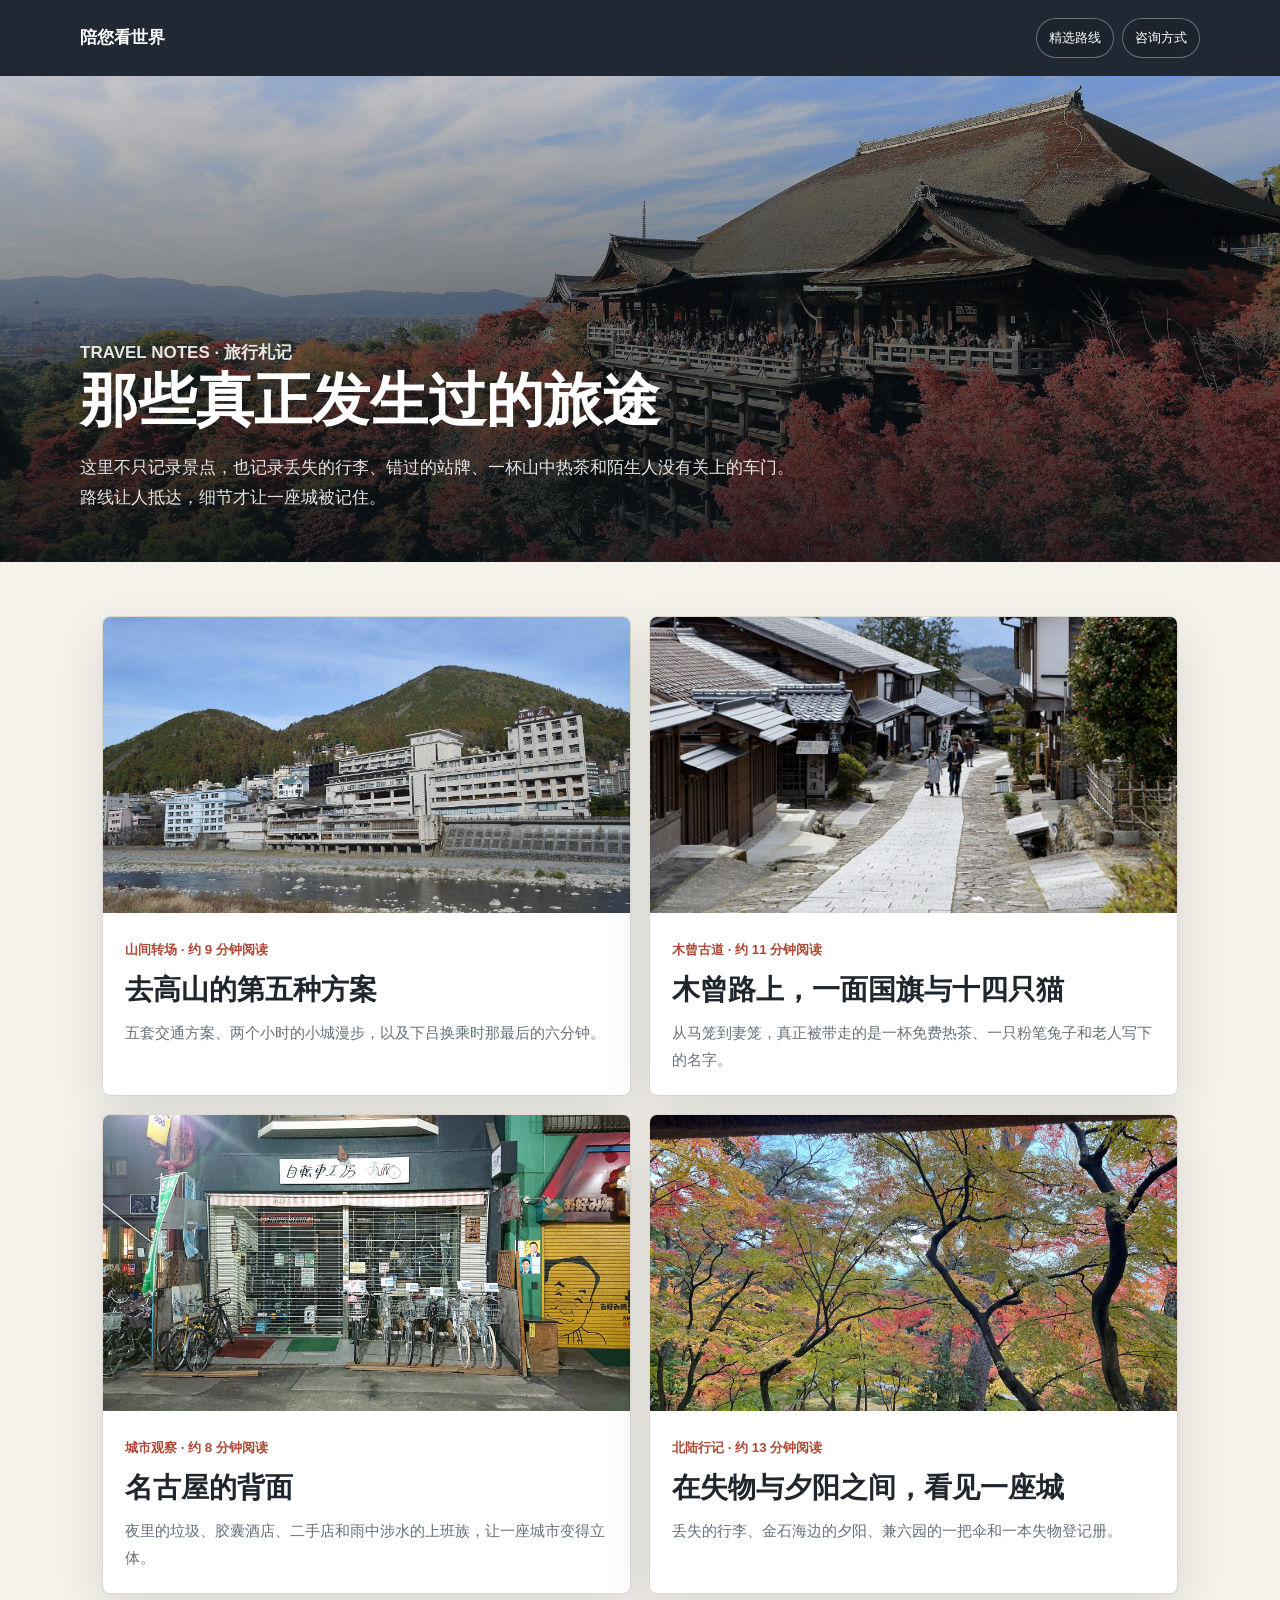
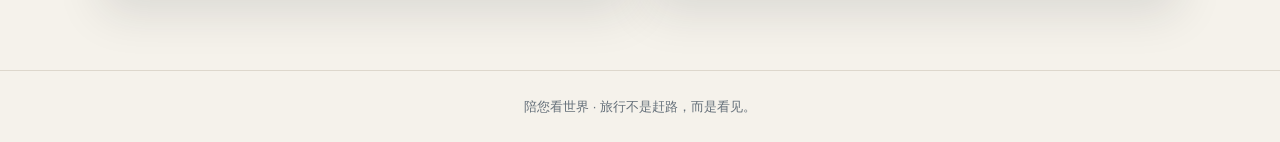
==== articles/index.html @ a82f491b "Publish travel essays and article archive" ====
<!doctype html>
<html lang="zh-CN">
<head>
  <meta charset="utf-8">
  <meta name="viewport" content="width=device-width, initial-scale=1">
  <meta name="description" content="陪您看世界旅行札记：从城市背面、古道徒步到公共交通转场，记录旅途中真正发生的事。">
  <title>旅行札记｜陪您看世界</title>
  <link rel="stylesheet" href="article.css">
</head>
<body class="archive-page">
  <nav class="site-nav" aria-label="网站导航">
    <div class="site-nav-inner">
      <a class="brand" href="../index.html">陪您看世界</a>
      <div class="nav-links">
        <a href="../index.html#route">精选路线</a>
        <a href="../index.html#contact">咨询方式</a>
      </div>
    </div>
  </nav>

  <header class="archive-hero">
    <div>
      <p class="kicker">TRAVEL NOTES · 旅行札记</p>
      <h1>那些真正发生过的旅途</h1>
      <p>这里不只记录景点，也记录丢失的行李、错过的站牌、一杯山中热茶和陌生人没有关上的车门。路线让人抵达，细节才让一座城被记住。</p>
    </div>
  </header>

  <main class="archive-main">
    <div class="archive-grid">
      <article class="archive-card">
        <a href="road-to-takayama.html">
          <img src="../routebook_assets/gero_onsen.jpg" alt="群山与飞驒川之间的下吕温泉" loading="lazy">
          <div class="archive-card-content">
            <small>山间转场 · 约 9 分钟阅读</small>
            <h2>去高山的第五种方案</h2>
            <p>五套交通方案、两个小时的小城漫步，以及下吕换乘时那最后的六分钟。</p>
          </div>
        </a>
      </article>

      <article class="archive-card">
        <a href="magome-tsumago.html">
          <img src="../article_assets/magome-nakasendo.png" alt="马笼宿的中山道老街" loading="lazy">
          <div class="archive-card-content">
            <small>木曾古道 · 约 11 分钟阅读</small>
            <h2>木曾路上，一面国旗与十四只猫</h2>
            <p>从马笼到妻笼，真正被带走的是一杯免费热茶、一只粉笔兔子和老人写下的名字。</p>
          </div>
        </a>
      </article>

      <article class="archive-card">
        <a href="nagoya.html">
          <img src="../routebook_assets/nagoya_endoji.jpg" alt="名古屋圆顿寺商店街" loading="lazy">
          <div class="archive-card-content">
            <small>城市观察 · 约 8 分钟阅读</small>
            <h2>名古屋的背面</h2>
            <p>夜里的垃圾、胶囊酒店、二手店和雨中涉水的上班族，让一座城市变得立体。</p>
          </div>
        </a>
      </article>

      <article class="archive-card">
        <a href="kanazawa.html">
          <img src="../article_assets/kanazawa-hero.jpg" alt="深秋时节的金泽兼六园" loading="lazy">
          <div class="archive-card-content">
            <small>北陆行记 · 约 13 分钟阅读</small>
            <h2>在失物与夕阳之间，看见一座城</h2>
            <p>丢失的行李、金石海边的夕阳、兼六园的一把伞和一本失物登记册。</p>
          </div>
        </a>
      </article>
    </div>
  </main>

  <footer class="archive-footer">陪您看世界 · 旅行不是赶路，而是看见。</footer>
</body>
</html>
---- articles/article.css ----
:root {
  --ink: #20262d;
  --muted: #65707a;
  --paper: #f5f2eb;
  --panel: #ffffff;
  --line: #ddd7cc;
  --cedar: #2f5f4a;
  --river: #2c7280;
  --vermilion: #ad4934;
  --night: #202833;
  --shadow: 0 18px 48px rgba(28, 34, 40, .12);
}

* { box-sizing: border-box; }

html { scroll-behavior: smooth; }

body {
  margin: 0;
  color: var(--ink);
  background: var(--paper);
  font-family: -apple-system, BlinkMacSystemFont, "PingFang SC", "Microsoft YaHei", "Noto Sans CJK SC", Arial, sans-serif;
  line-height: 1.8;
}

a { color: inherit; }

img {
  display: block;
  max-width: 100%;
}

.site-nav {
  position: absolute;
  inset: 0 0 auto;
  z-index: 2;
  padding: 18px 22px;
  color: #fff;
}

.site-nav-inner {
  width: min(1120px, 100%);
  margin: 0 auto;
  display: flex;
  align-items: center;
  justify-content: space-between;
  gap: 18px;
}

.brand {
  color: #fff;
  font-size: 17px;
  font-weight: 700;
  text-decoration: none;
}

.nav-links {
  display: flex;
  align-items: center;
  gap: 8px;
}

.nav-links a {
  min-height: 40px;
  display: inline-flex;
  align-items: center;
  padding: 7px 12px;
  border: 1px solid rgba(255, 255, 255, .34);
  border-radius: 999px;
  background: rgba(15, 22, 28, .2);
  color: #fff;
  font-size: 13px;
  text-decoration: none;
  backdrop-filter: blur(8px);
}

.story-hero {
  min-height: 78vh;
  display: grid;
  align-items: end;
  color: #fff;
  background-image:
    linear-gradient(180deg, rgba(10, 15, 20, .12), rgba(10, 15, 20, .84)),
    var(--hero-image);
  background-position: var(--hero-position, center);
  background-size: cover;
  padding: 124px 22px 58px;
}

.story-hero-inner {
  width: min(980px, 100%);
  margin: 0 auto;
}

.kicker {
  margin: 0 0 14px;
  color: rgba(255, 255, 255, .86);
  font-size: 14px;
  font-weight: 700;
}

.story-hero h1 {
  max-width: 880px;
  margin: 0;
  font-family: "Songti SC", "STSong", "Noto Serif CJK SC", serif;
  font-size: 64px;
  font-weight: 700;
  letter-spacing: 0;
  line-height: 1.12;
  text-wrap: balance;
}

.dek {
  max-width: 760px;
  margin: 20px 0 0;
  color: rgba(255, 255, 255, .9);
  font-size: 18px;
}

.story-shell {
  width: min(920px, calc(100% - 36px));
  margin: -24px auto 64px;
  position: relative;
  z-index: 1;
  background: var(--panel);
  border: 1px solid var(--line);
  box-shadow: var(--shadow);
}

.story-meta {
  display: flex;
  flex-wrap: wrap;
  gap: 8px 18px;
  padding: 22px 28px;
  border-bottom: 1px solid var(--line);
  color: var(--muted);
  font-size: 13px;
}

.story-body {
  width: min(700px, calc(100% - 48px));
  margin: 0 auto;
  padding: 58px 0 64px;
  font-family: "Songti SC", "STSong", "Noto Serif CJK SC", serif;
  font-size: 18px;
  line-height: 2;
}

.story-body p {
  margin: 0 0 1.45em;
}

.story-body .lead {
  color: #27333a;
  font-size: 21px;
  line-height: 1.9;
}

.story-body .section-break {
  margin-top: 3em;
}

.story-body .short {
  font-size: 21px;
  font-weight: 700;
}

.pullquote {
  margin: 2.6em 0;
  padding: 4px 0 4px 24px;
  border-left: 4px solid var(--vermilion);
  color: #34424a;
  font-size: 22px;
  line-height: 1.7;
}

.story-body figure {
  width: min(980px, calc(100vw - 36px));
  margin: 3em 50%;
  transform: translateX(-50%);
}

.story-body figure img {
  width: 100%;
  max-height: 640px;
  object-fit: cover;
  background: var(--line);
}

.story-body figcaption {
  margin-top: 10px;
  color: var(--muted);
  font-family: -apple-system, BlinkMacSystemFont, "PingFang SC", "Microsoft YaHei", sans-serif;
  font-size: 13px;
  line-height: 1.6;
}

.route-strip {
  width: min(980px, calc(100vw - 36px));
  margin: 2.8em 50%;
  transform: translateX(-50%);
  display: grid;
  grid-template-columns: repeat(5, minmax(0, 1fr));
  border: 1px solid var(--line);
  background: #fbfaf7;
}

.route-stop {
  min-height: 118px;
  padding: 18px;
  border-right: 1px solid var(--line);
  font-family: -apple-system, BlinkMacSystemFont, "PingFang SC", "Microsoft YaHei", sans-serif;
}

.route-stop:last-child { border-right: 0; }

.route-stop b,
.route-stop span {
  display: block;
}

.route-stop b {
  margin-bottom: 6px;
  color: var(--cedar);
  font-size: 15px;
}

.route-stop span {
  color: var(--muted);
  font-size: 13px;
  line-height: 1.55;
}

.story-footer {
  border-top: 1px solid var(--line);
  padding: 28px;
}

.story-note {
  margin: 0 0 20px;
  color: var(--muted);
  font-size: 12px;
}

.story-nav {
  display: grid;
  grid-template-columns: repeat(2, minmax(0, 1fr));
  gap: 12px;
}

.story-nav a {
  min-height: 92px;
  display: flex;
  flex-direction: column;
  justify-content: center;
  padding: 16px;
  border: 1px solid var(--line);
  border-radius: 8px;
  text-decoration: none;
}

.story-nav small {
  color: var(--muted);
  font-size: 12px;
}

.story-nav strong {
  margin-top: 3px;
  line-height: 1.45;
}

.archive-page {
  min-height: 100vh;
  color: var(--ink);
  background: var(--paper);
}

.archive-page .site-nav {
  position: relative;
  color: var(--ink);
  background: var(--night);
}

.archive-hero {
  min-height: 54vh;
  display: grid;
  align-items: end;
  padding: 68px 22px 48px;
  color: #fff;
  background:
    linear-gradient(180deg, rgba(10, 15, 20, .2), rgba(10, 15, 20, .82)),
    url("../routebook_assets/kyoto_higashiyama.jpg") center 42% / cover;
}

.archive-hero > div,
.archive-main {
  width: min(1120px, 100%);
  margin: 0 auto;
}

.archive-hero h1 {
  max-width: 780px;
  margin: 0;
  font-family: "Songti SC", "STSong", "Noto Serif CJK SC", serif;
  font-size: 58px;
  line-height: 1.15;
  letter-spacing: 0;
}

.archive-hero p {
  max-width: 720px;
  margin: 18px 0 0;
  color: rgba(255, 255, 255, .88);
  font-size: 17px;
}

.archive-main {
  padding: 54px 22px 76px;
}

.archive-grid {
  display: grid;
  grid-template-columns: repeat(2, minmax(0, 1fr));
  gap: 18px;
}

.archive-card {
  overflow: hidden;
  border: 1px solid var(--line);
  border-radius: 8px;
  background: var(--panel);
  box-shadow: var(--shadow);
}

.archive-card > a {
  display: block;
  height: 100%;
  text-decoration: none;
}

.archive-card img {
  width: 100%;
  aspect-ratio: 16 / 9;
  object-fit: cover;
  background: var(--line);
}

.archive-card-content {
  padding: 22px;
}

.archive-card-content small {
  color: var(--vermilion);
  font-weight: 700;
}

.archive-card h2 {
  margin: 7px 0 10px;
  font-family: "Songti SC", "STSong", "Noto Serif CJK SC", serif;
  font-size: 28px;
  line-height: 1.35;
  letter-spacing: 0;
}

.archive-card p {
  margin: 0;
  color: var(--muted);
  font-size: 15px;
}

.archive-footer {
  padding: 24px 22px;
  border-top: 1px solid var(--line);
  color: var(--muted);
  text-align: center;
  font-size: 13px;
}

@media (max-width: 760px) {
  .site-nav { padding: 14px 16px; }

  .site-nav-inner { align-items: flex-start; }

  .nav-links { flex-wrap: wrap; justify-content: flex-end; }

  .nav-links a { min-height: 36px; padding: 6px 9px; font-size: 12px; }

  .story-hero { min-height: 72vh; padding: 112px 18px 42px; }

  .story-hero h1 { font-size: 40px; }

  .dek { font-size: 16px; }

  .story-shell { width: calc(100% - 20px); margin-top: -14px; }

  .story-meta { padding: 18px; }

  .story-body { width: calc(100% - 36px); padding: 42px 0 48px; font-size: 17px; }

  .story-body .lead,
  .story-body .short { font-size: 19px; }

  .pullquote { font-size: 20px; }

  .route-strip { grid-template-columns: 1fr; }

  .route-stop { min-height: auto; border-right: 0; border-bottom: 1px solid var(--line); }

  .route-stop:last-child { border-bottom: 0; }

  .story-nav,
  .archive-grid { grid-template-columns: 1fr; }

  .archive-hero { min-height: 48vh; padding: 52px 18px 38px; }

  .archive-hero h1 { font-size: 40px; }

  .archive-main { padding: 36px 12px 56px; }
}

@media (prefers-reduced-motion: reduce) {
  html { scroll-behavior: auto; }
}
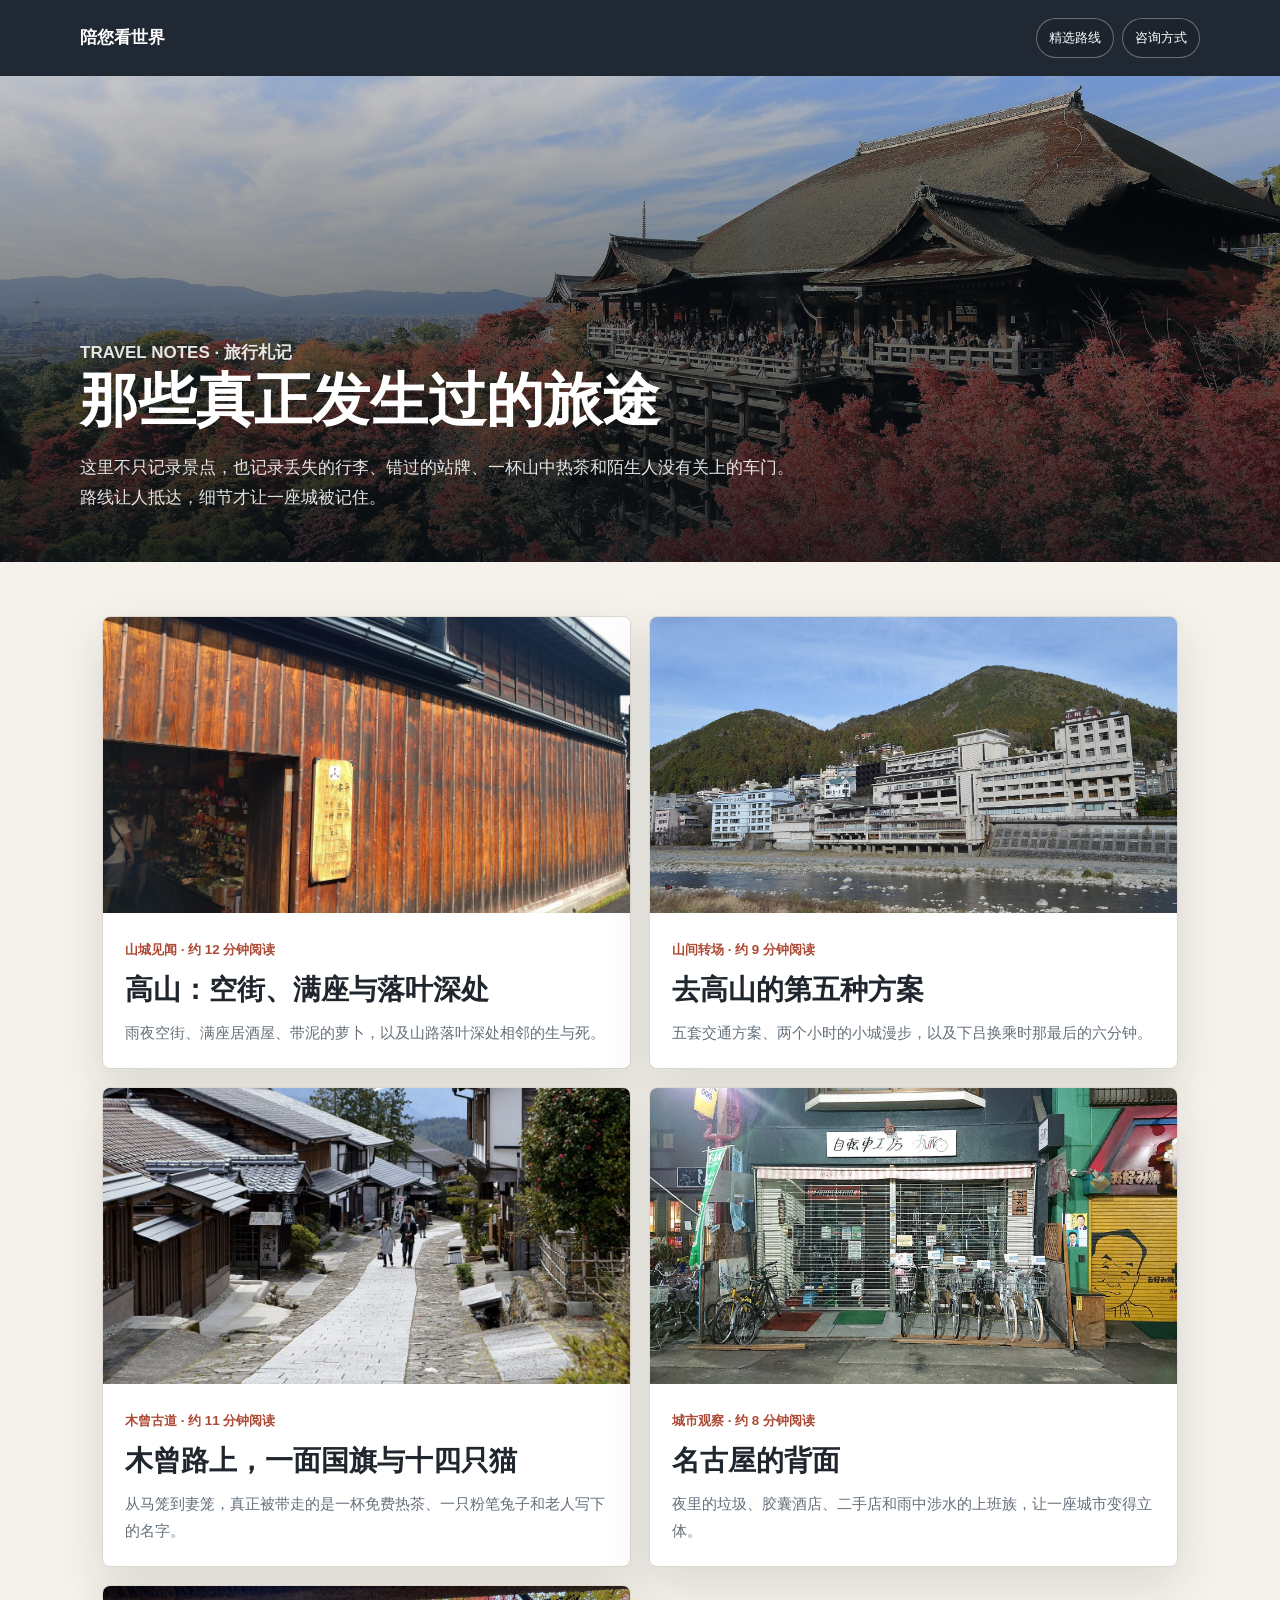
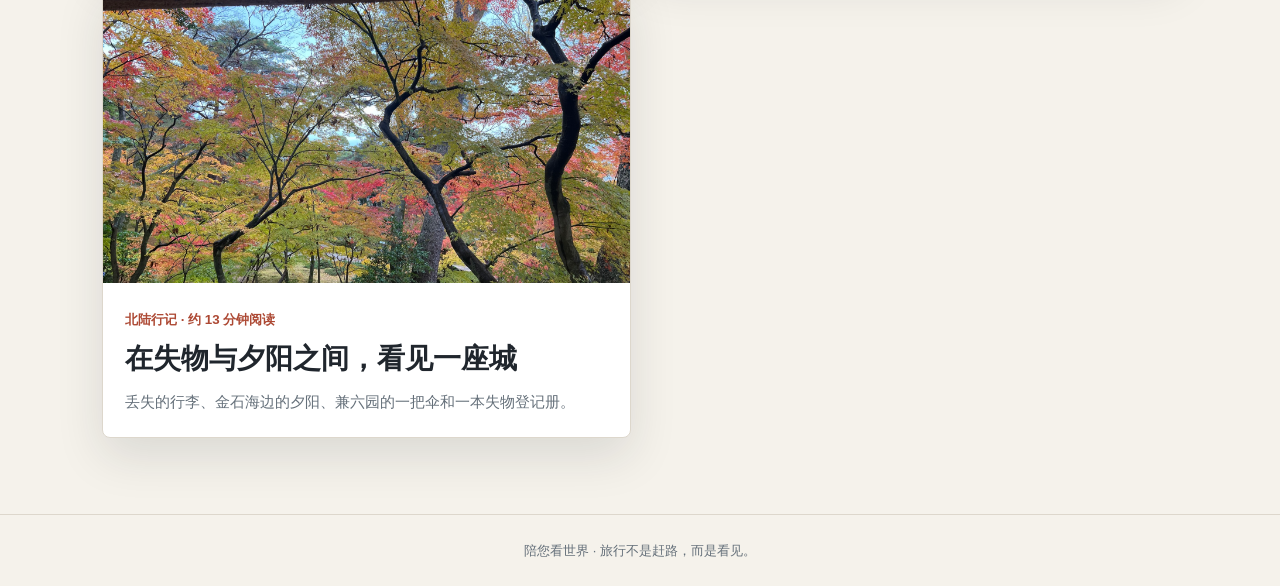
==== commit 2bff47dd: "Add Takayama travel essay" ====
--- a/articles/index.html
+++ b/articles/index.html
@@ -28,6 +28,17 @@
 
   <main class="archive-main">
     <div class="archive-grid">
+      <article class="archive-card">
+        <a href="takayama.html">
+          <img src="../routebook_assets/takayama_oldtown.jpg" alt="飞驒高山古街的木造町屋" loading="lazy">
+          <div class="archive-card-content">
+            <small>山城见闻 · 约 12 分钟阅读</small>
+            <h2>高山：空街、满座与落叶深处</h2>
+            <p>雨夜空街、满座居酒屋、带泥的萝卜，以及山路落叶深处相邻的生与死。</p>
+          </div>
+        </a>
+      </article>
+
       <article class="archive-card">
         <a href="road-to-takayama.html">
           <img src="../routebook_assets/gero_onsen.jpg" alt="群山与飞驒川之间的下吕温泉" loading="lazy">
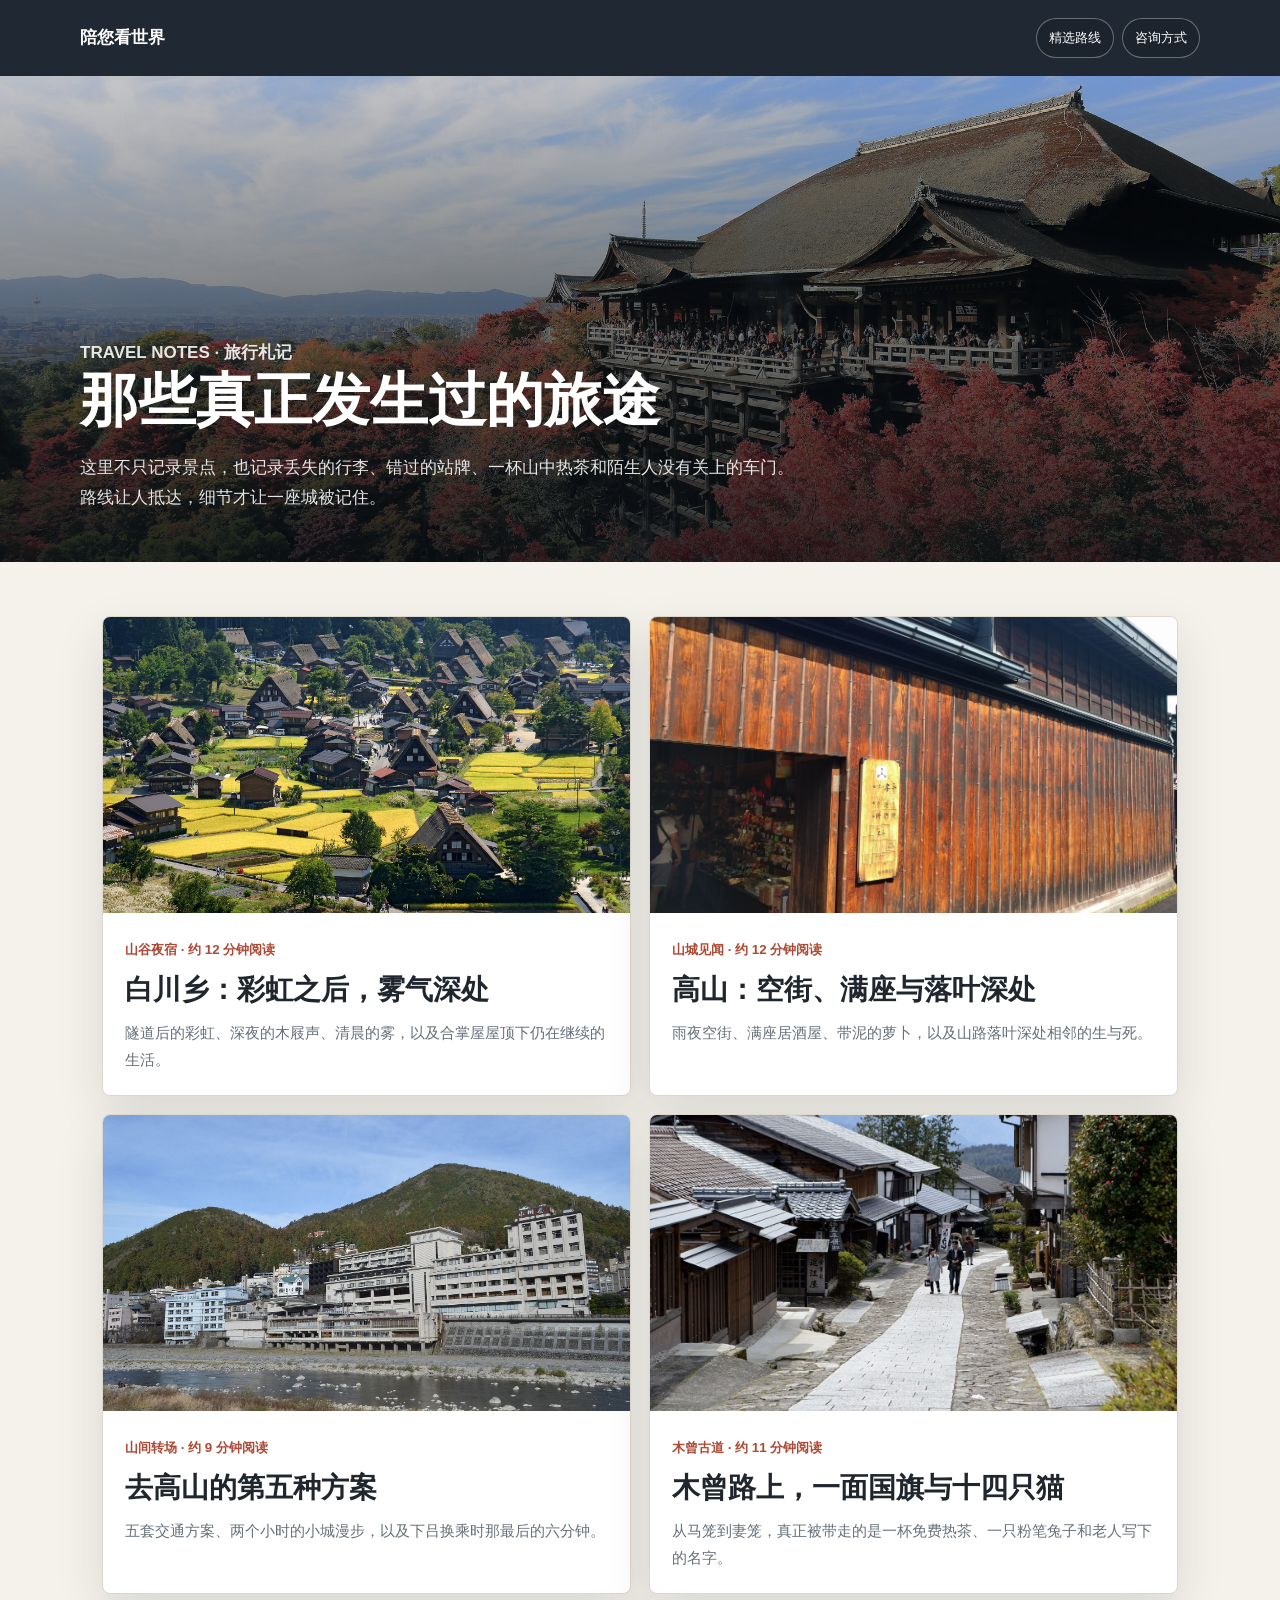
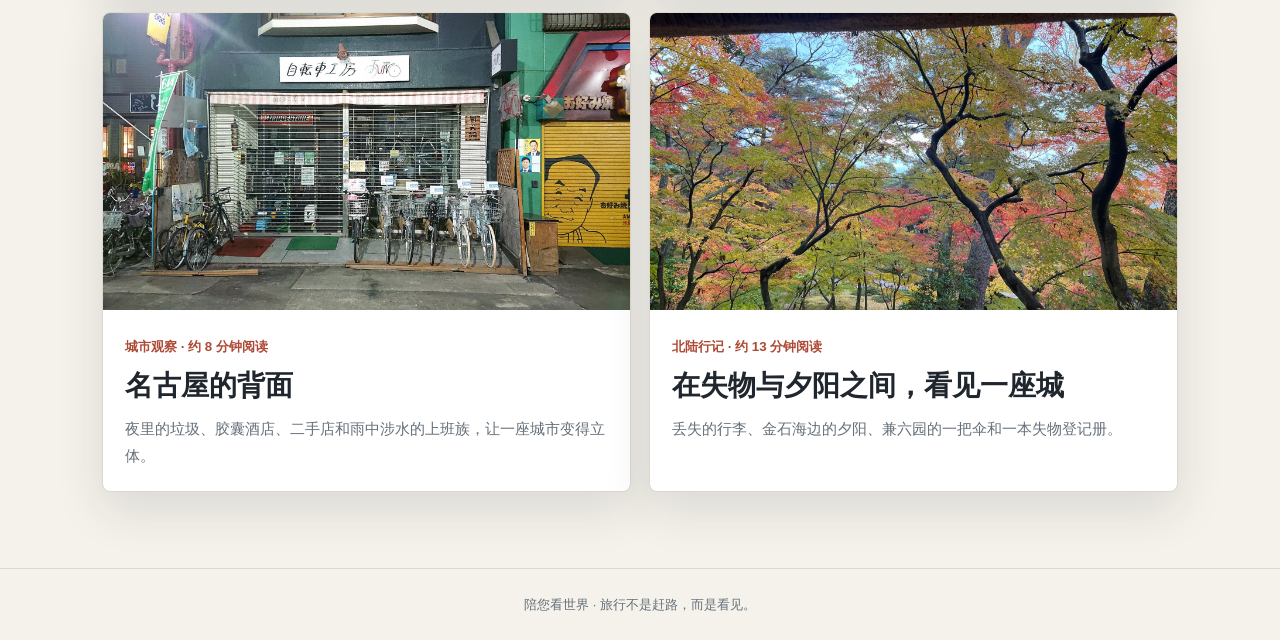
==== commit 80ab5c37: "Add Shirakawa-go travel essay" ====
--- a/articles/index.html
+++ b/articles/index.html
@@ -28,6 +28,17 @@
 
   <main class="archive-main">
     <div class="archive-grid">
+      <article class="archive-card">
+        <a href="shirakawa-go.html">
+          <img src="../routebook_assets/shirakawa_gassho.jpg" alt="山谷与稻田之间的白川乡合掌造村落" loading="lazy">
+          <div class="archive-card-content">
+            <small>山谷夜宿 · 约 12 分钟阅读</small>
+            <h2>白川乡：彩虹之后，雾气深处</h2>
+            <p>隧道后的彩虹、深夜的木屐声、清晨的雾，以及合掌屋屋顶下仍在继续的生活。</p>
+          </div>
+        </a>
+      </article>
+
       <article class="archive-card">
         <a href="takayama.html">
           <img src="../routebook_assets/takayama_oldtown.jpg" alt="飞驒高山古街的木造町屋" loading="lazy">
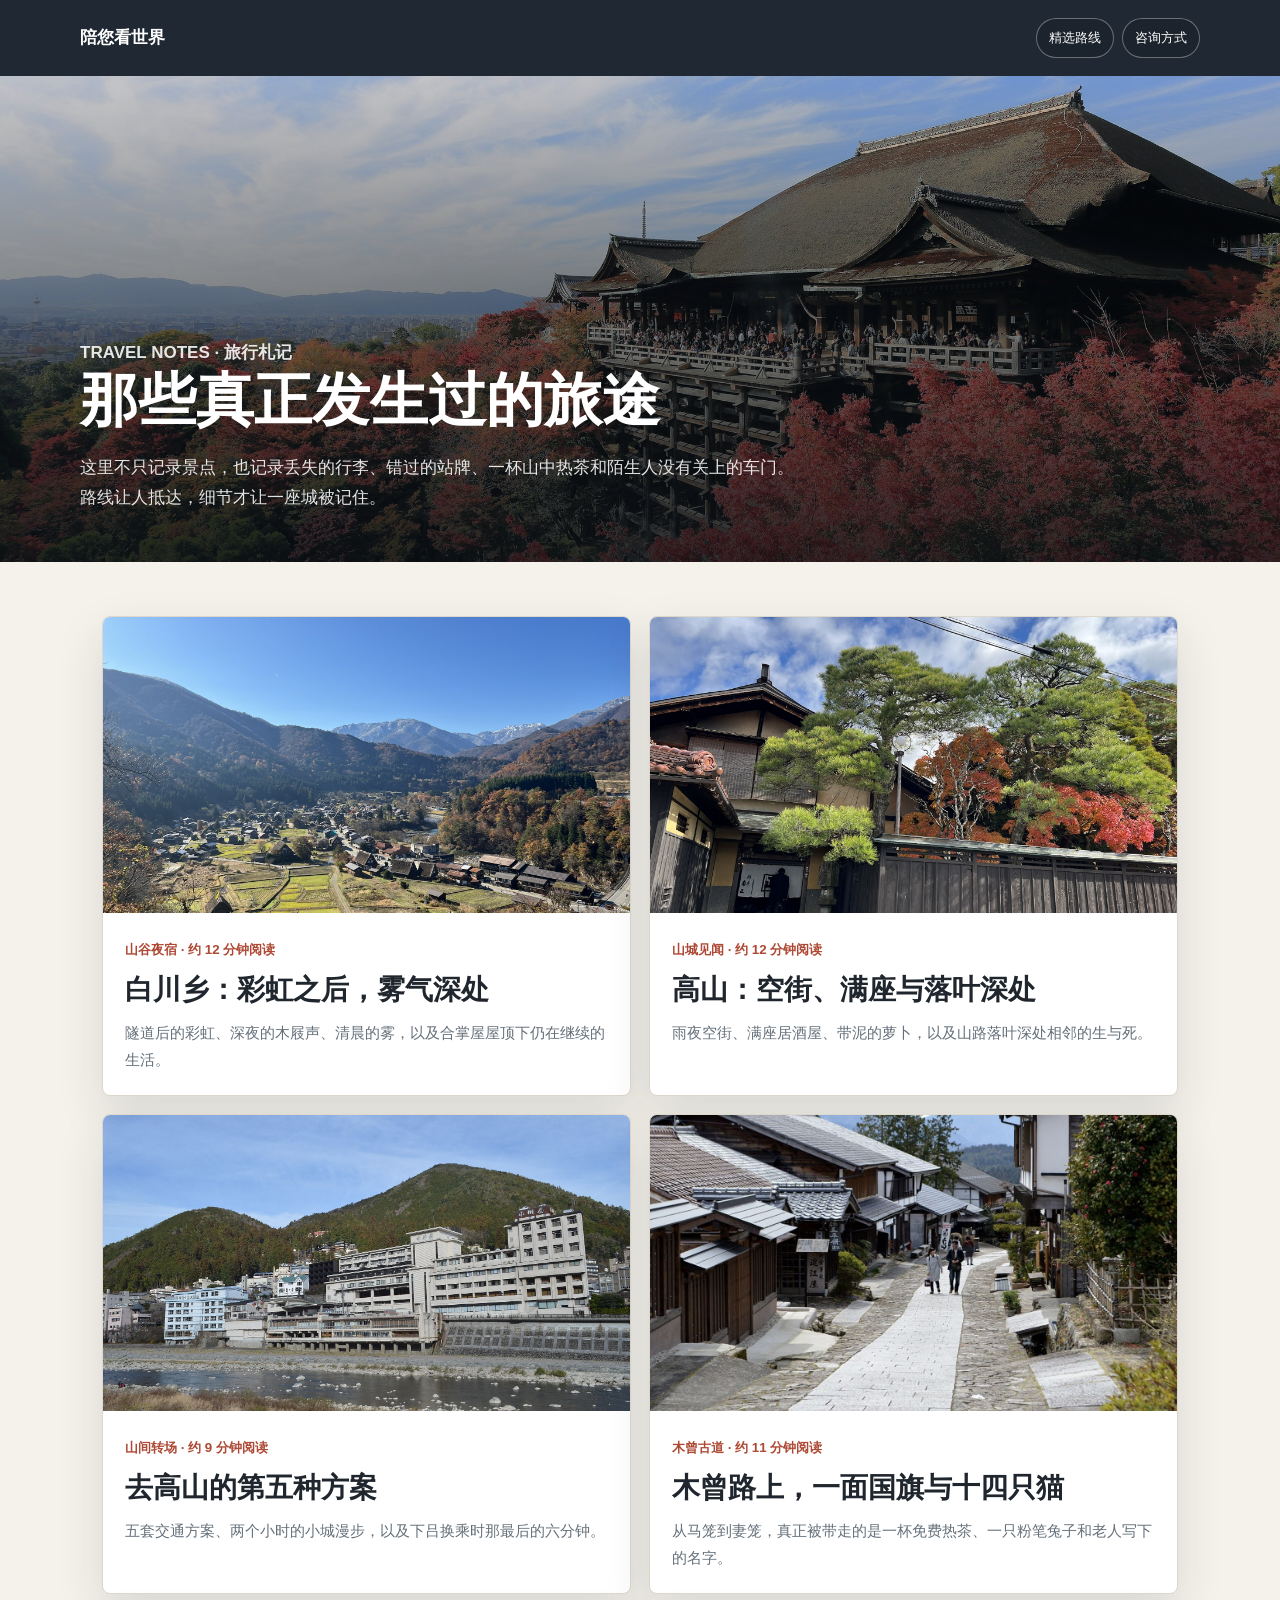
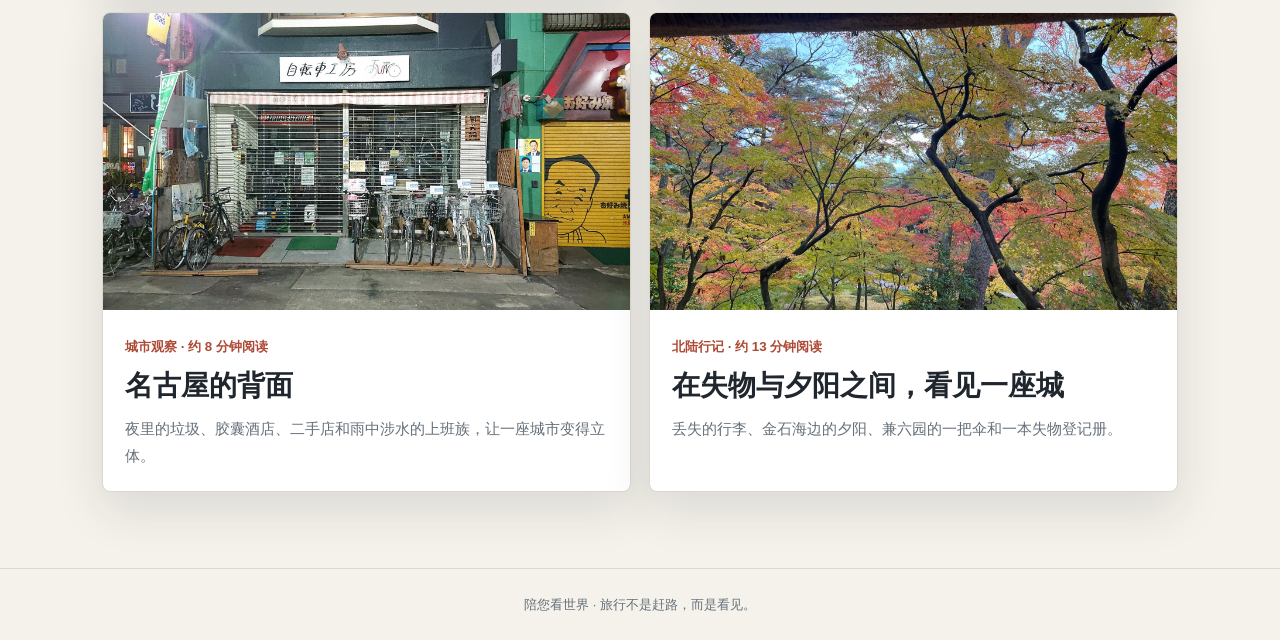
==== commit b795c06e: "Use personal photos in Takayama and Shirakawa-go essays" ====
--- a/articles/index.html
+++ b/articles/index.html
@@ -30,7 +30,7 @@
     <div class="archive-grid">
       <article class="archive-card">
         <a href="shirakawa-go.html">
-          <img src="../routebook_assets/shirakawa_gassho.jpg" alt="山谷与稻田之间的白川乡合掌造村落" loading="lazy">
+          <img src="../article_assets/shirakawa-overview.jpg" alt="从展望台俯瞰白川乡山谷与合掌造村落" loading="lazy">
           <div class="archive-card-content">
             <small>山谷夜宿 · 约 12 分钟阅读</small>
             <h2>白川乡：彩虹之后，雾气深处</h2>
@@ -41,7 +41,7 @@
 
       <article class="archive-card">
         <a href="takayama.html">
-          <img src="../routebook_assets/takayama_oldtown.jpg" alt="飞驒高山古街的木造町屋" loading="lazy">
+          <img src="../article_assets/takayama-autumn-house.jpg" alt="红叶与松树环绕的飞驒高山旧屋" loading="lazy">
           <div class="archive-card-content">
             <small>山城见闻 · 约 12 分钟阅读</small>
             <h2>高山：空街、满座与落叶深处</h2>
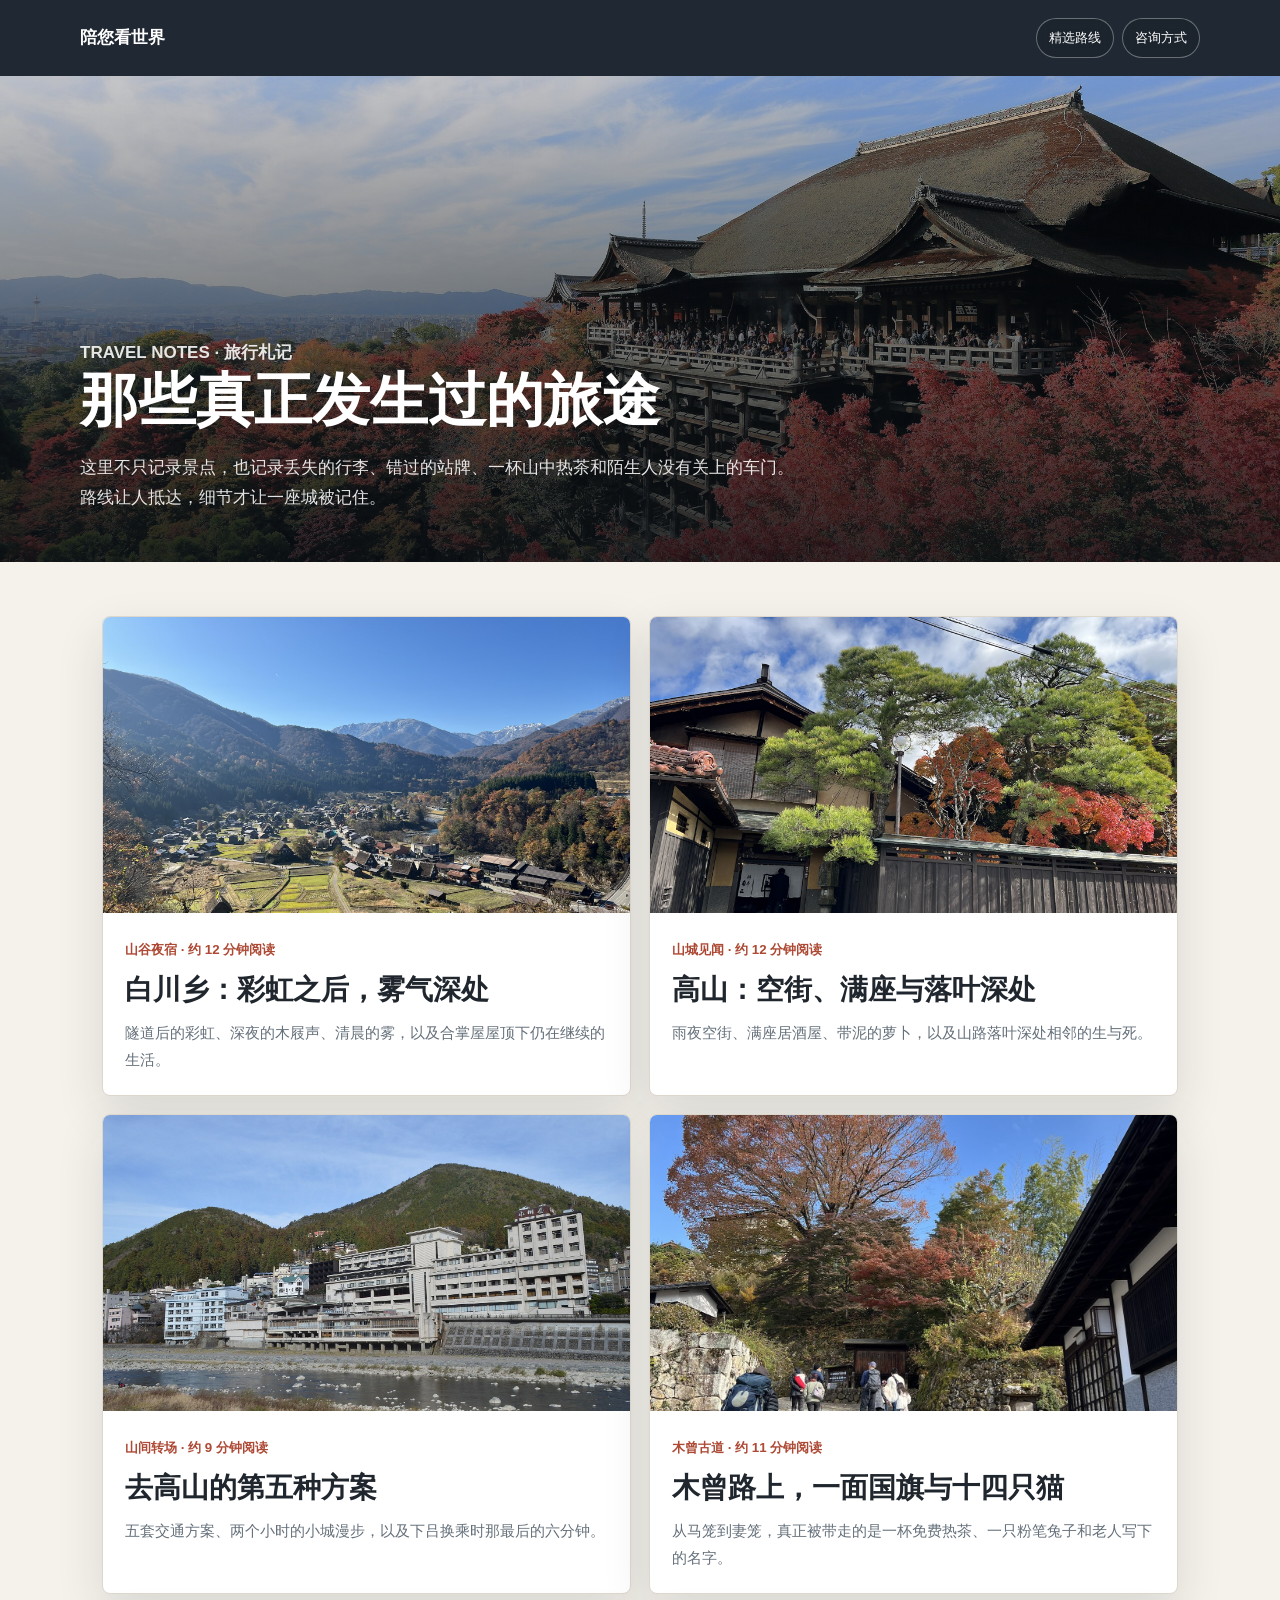
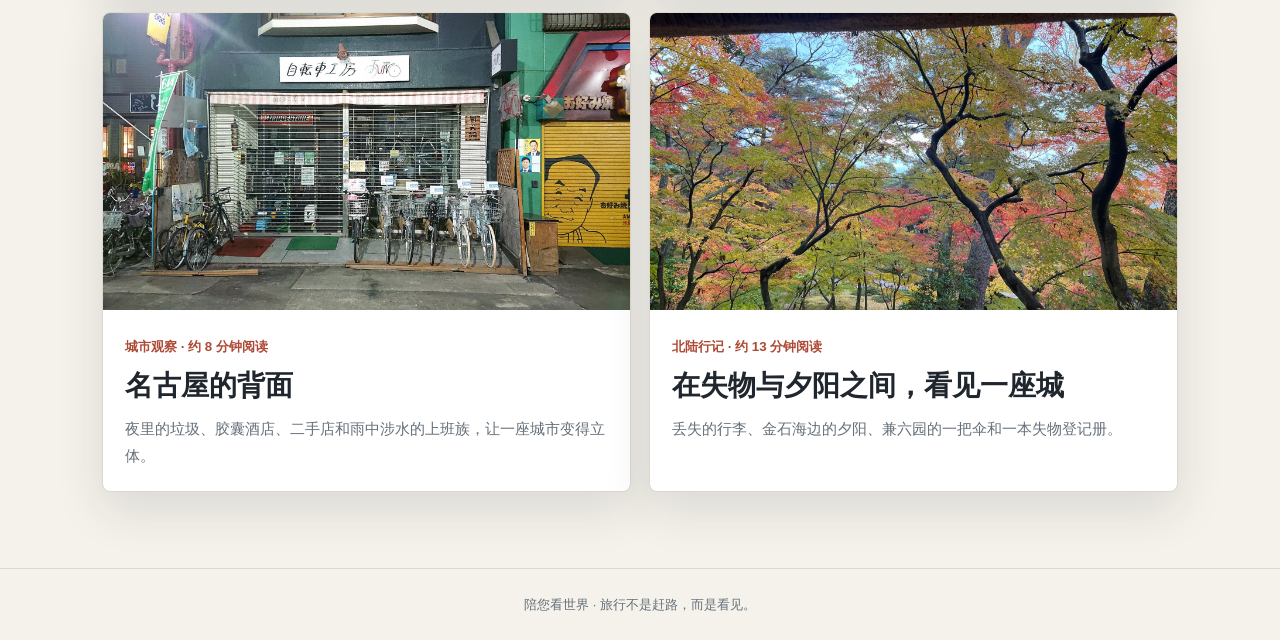
==== commit e1702122: "Use personal photos in Nakasendo essay" ====
--- a/articles/index.html
+++ b/articles/index.html
@@ -63,7 +63,7 @@
 
       <article class="archive-card">
         <a href="magome-tsumago.html">
-          <img src="../article_assets/magome-nakasendo.png" alt="马笼宿的中山道老街" loading="lazy">
+          <img src="../article_assets/nakasendo-magome-slope.jpg" alt="马笼宿入口处向上延伸的石坡老街" loading="lazy">
           <div class="archive-card-content">
             <small>木曾古道 · 约 11 分钟阅读</small>
             <h2>木曾路上，一面国旗与十四只猫</h2>
